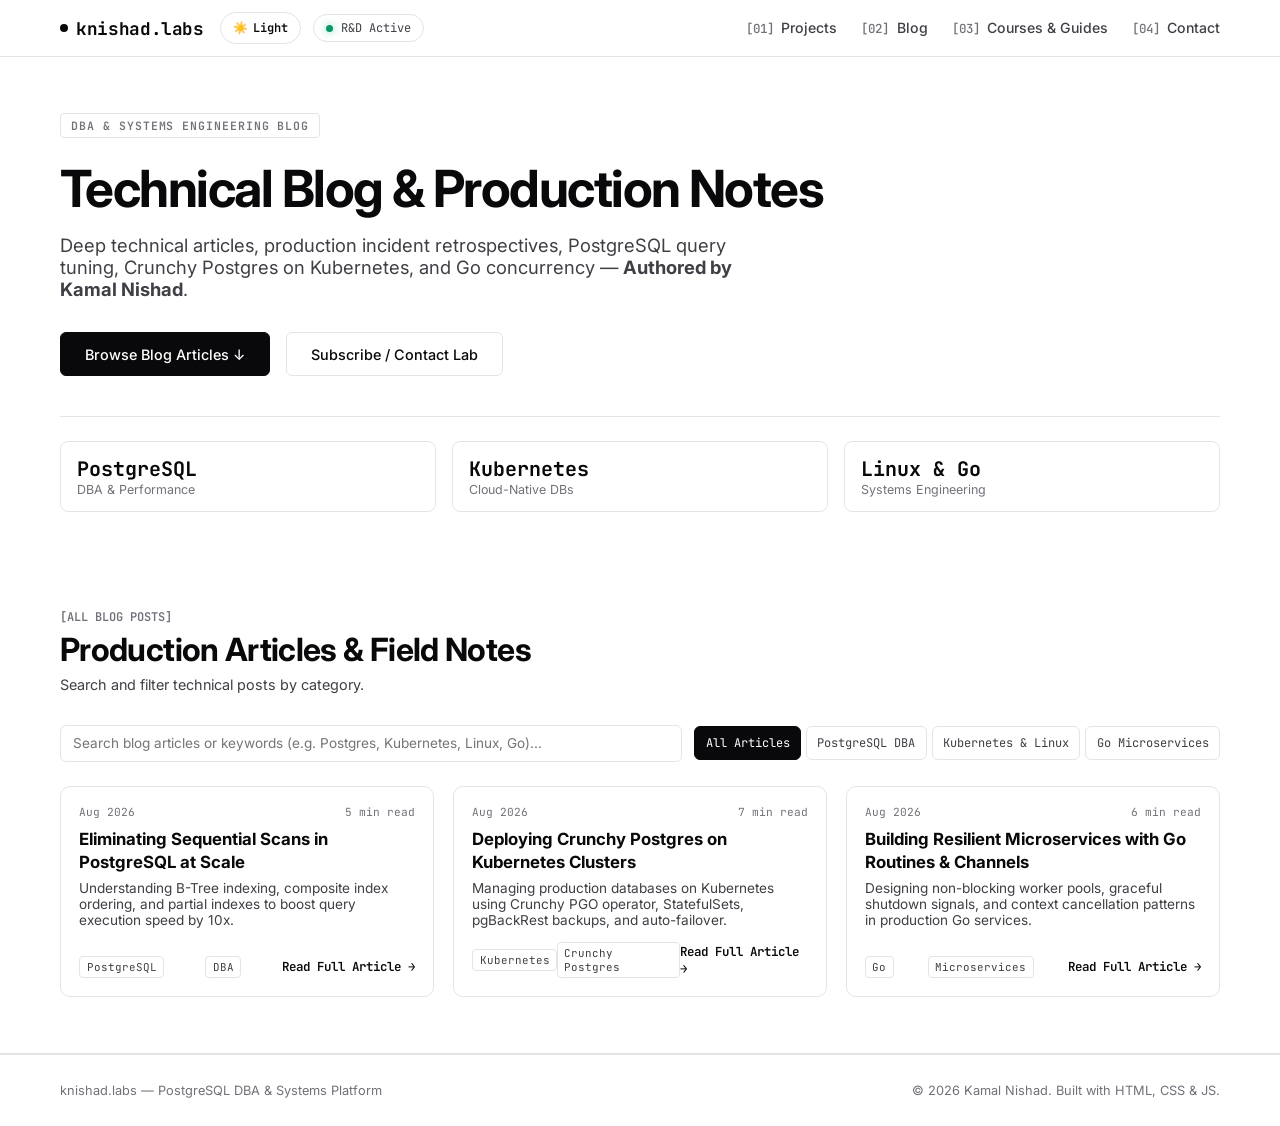
==== blog.html @ ff7aed00 "feat: add dedicated Blog hub (blog.html) and individual article pages" ====
<!DOCTYPE html>
<html lang="en" class="light">
<head>
  <meta charset="UTF-8">
  <meta name="viewport" content="width=device-width, initial-scale=1.0">
  <meta name="color-scheme" content="light dark">
  <title>DBA & Systems Engineering Blog — knishad.labs</title>
  <meta name="description" content="Technical Blog by Kamal Nishad. Production PostgreSQL DBA retrospectives, Crunchy Postgres on Kubernetes guides, Linux tuning, and Go microservices.">
  
  <!-- Google Fonts: Inter & JetBrains Mono -->
  <link rel="preconnect" href="https://fonts.googleapis.com">
  <link rel="preconnect" href="https://fonts.gstatic.com" crossorigin>
  <link href="https://fonts.googleapis.com/css2?family=Inter:wght@300;400;500;600;700&family=JetBrains+Mono:wght@400;500;600&display=swap" rel="stylesheet">
  
  <!-- Main CSS Stylesheet -->
  <link rel="stylesheet" href="styles.css?v=500">
</head>
<body>

  <!-- Background Grid Pattern -->
  <div class="bg-grid"></div>

  <!-- Header Navigation -->
  <header class="navbar">
    <div class="nav-container">
      <div class="nav-top-row">
        <a href="index.html" class="brand">
          <span class="brand-dot"></span>
          <span class="brand-name">knishad.labs</span>
        </a>

        <div class="nav-right">
          <button id="themeToggleBtn" class="theme-toggle-btn" aria-label="Toggle Theme">
            <span id="themeIcon">☀️</span>
            <span id="themeText">Light</span>
          </button>

          <div class="status-badge">
            <span class="pulse-dot"></span>
            <span class="status-text">R&D Active</span>
          </div>
        </div>
      </div>

      <nav class="nav-links">
        <a href="index.html#projects" class="nav-item"><span>[01]</span> Projects</a>
        <a href="blog.html" class="nav-item"><span>[02]</span> Blog</a>
        <a href="index.html#courses" class="nav-item"><span>[03]</span> Courses & Guides</a>
        <a href="index.html#contact" class="nav-item"><span>[04]</span> Contact</a>
      </nav>
    </div>
  </header>

  <!-- Hero Section -->
  <section class="hero-section">
    <div class="container">
      <div class="tag-badge">DBA & SYSTEMS ENGINEERING BLOG</div>
      <h1 class="hero-title">Technical Blog & Production Notes</h1>
      <p class="hero-subtitle">
        Deep technical articles, production incident retrospectives, PostgreSQL query tuning, Crunchy Postgres on Kubernetes, and Go concurrency — <strong>Authored by Kamal Nishad</strong>.
      </p>

      <div class="hero-actions">
        <a href="#articlesGrid" class="btn btn-primary">Browse Blog Articles ↓</a>
        <a href="index.html#contact" class="btn btn-secondary">Subscribe / Contact Lab</a>
      </div>

      <div class="hero-metrics">
        <div class="metric-card">
          <div class="metric-value">PostgreSQL</div>
          <div class="metric-label">DBA & Performance</div>
        </div>
        <div class="metric-card">
          <div class="metric-value">Kubernetes</div>
          <div class="metric-label">Cloud-Native DBs</div>
        </div>
        <div class="metric-card">
          <div class="metric-value">Linux & Go</div>
          <div class="metric-label">Systems Engineering</div>
        </div>
      </div>
    </div>
  </section>

  <!-- Blog Articles Section -->
  <section id="articlesGrid" class="section">
    <div class="container">
      <div class="section-header">
        <div class="section-tag">[ALL BLOG POSTS]</div>
        <h2 class="section-title">Production Articles & Field Notes</h2>
        <p class="section-desc">Search and filter technical posts by category.</p>
      </div>

      <!-- Search & Filter Controls -->
      <div class="filter-bar">
        <input type="text" id="ideaSearchInput" class="search-input" placeholder="Search blog articles or keywords (e.g. Postgres, Kubernetes, Linux, Go)...">
        <div class="filter-tags">
          <button class="filter-btn active" data-filter="all">All Articles</button>
          <button class="filter-btn" data-filter="SQL">PostgreSQL DBA</button>
          <button class="filter-btn" data-filter="K8s">Kubernetes & Linux</button>
          <button class="filter-btn" data-filter="Go">Go Microservices</button>
        </div>
      </div>

      <!-- Articles Grid -->
      <div id="ideasGrid" class="ideas-grid">
        <!-- Article Card 1 -->
        <article class="idea-card" data-category="SQL">
          <div class="idea-meta">
            <span class="idea-date">Aug 2026</span>
            <span class="idea-read">5 min read</span>
          </div>
          <h3 class="idea-title">Eliminating Sequential Scans in PostgreSQL at Scale</h3>
          <p class="idea-snippet">Understanding B-Tree indexing, composite index ordering, and partial indexes to boost query execution speed by 10x.</p>
          <div class="idea-footer">
            <span class="tag">PostgreSQL</span>
            <span class="tag">DBA</span>
            <a href="blog/eliminating-sequential-scans.html" class="project-link">Read Full Article →</a>
          </div>
        </article>

        <!-- Article Card 2 -->
        <article class="idea-card" data-category="K8s">
          <div class="idea-meta">
            <span class="idea-date">Aug 2026</span>
            <span class="idea-read">7 min read</span>
          </div>
          <h3 class="idea-title">Deploying Crunchy Postgres on Kubernetes Clusters</h3>
          <p class="idea-snippet">Managing production databases on Kubernetes using Crunchy PGO operator, StatefulSets, pgBackRest backups, and auto-failover.</p>
          <div class="idea-footer">
            <span class="tag">Kubernetes</span>
            <span class="tag">Crunchy Postgres</span>
            <a href="blog/deploying-crunchy-postgres-k8s.html" class="project-link">Read Full Article →</a>
          </div>
        </article>

        <!-- Article Card 3 -->
        <article class="idea-card" data-category="Go">
          <div class="idea-meta">
            <span class="idea-date">Aug 2026</span>
            <span class="idea-read">6 min read</span>
          </div>
          <h3 class="idea-title">Building Resilient Microservices with Go Routines & Channels</h3>
          <p class="idea-snippet">Designing non-blocking worker pools, graceful shutdown signals, and context cancellation patterns in production Go services.</p>
          <div class="idea-footer">
            <span class="tag">Go</span>
            <span class="tag">Microservices</span>
            <a href="blog/building-resilient-go-microservices.html" class="project-link">Read Full Article →</a>
          </div>
        </article>
      </div>

    </div>
  </section>

  <!-- Footer -->
  <footer class="footer">
    <div class="container footer-content">
      <div class="footer-left">
        <span class="brand-name">knishad.labs</span> — PostgreSQL DBA & Systems Platform
      </div>
      <div class="footer-right">
        <span>© 2026 Kamal Nishad. Built with HTML, CSS & JS.</span>
      </div>
    </div>
  </footer>

  <!-- JavaScript -->
  <script src="app.js?v=500"></script>
</body>
</html>
---- styles.css ----
.hidden {
  display: none !important;
}

/* Light Theme Variables */
:root, html.light {
  color-scheme: light;
  --bg-primary: #ffffff;
  --bg-secondary: #ffffff;
  --bg-card: #ffffff;
  --bg-card-hover: #f9f9fb;
  
  --border-color: #e4e4e7;
  --border-light: #d4d4d8;
  --border-focus: #18181b;
  
  --text-primary: #09090b;
  --text-secondary: #3f3f46;
  --text-muted: #71717a;
  
  --accent-primary: #09090b;
  --accent-inverse: #ffffff;
  --accent-green: #059669;

  --font-sans: 'Inter', -apple-system, BlinkMacSystemFont, "Segoe UI", Roboto, sans-serif;
  --font-mono: 'JetBrains Mono', monospace;

  --transition-fast: 0.15s ease;
  --transition-normal: 0.25s ease;
}

/* Pitch Black Dark Theme Variables */
html.dark {
  color-scheme: dark;
  --bg-primary: #000000;
  --bg-secondary: #0a0a0c;
  --bg-card: #111114;
  --bg-card-hover: #18181c;
  
  --border-color: #222226;
  --border-light: #33333a;
  --border-focus: #555566;
  
  --text-primary: #f4f4f6;
  --text-secondary: #a1a1aa;
  --text-muted: #71717a;
  
  --accent-primary: #ffffff;
  --accent-inverse: #000000;
  --accent-green: #10b981;
}

*, *::before, *::after {
  box-sizing: border-box;
  margin: 0;
  padding: 0;
}

html, body {
  scroll-behavior: smooth;
  font-size: 16px;
  background-color: var(--bg-primary);
  color: var(--text-primary);
  font-family: var(--font-sans);
  -webkit-font-smoothing: antialiased;
  overflow-x: hidden;
  min-height: 100vh;
  width: 100%;
  transition: background-color var(--transition-normal), color var(--transition-normal);
}

.bg-grid {
  position: fixed;
  top: 0;
  left: 0;
  width: 100vw;
  height: 100vh;
  background-color: var(--bg-primary);
  pointer-events: none;
  z-index: 0;
}

html.dark .bg-grid {
  background-image: 
    linear-gradient(to right, rgba(255, 255, 255, 0.02) 1px, transparent 1px),
    linear-gradient(to bottom, rgba(255, 255, 255, 0.02) 1px, transparent 1px);
  background-size: 40px 40px;
}

.container {
  width: 100%;
  max-width: 1200px;
  margin: 0 auto;
  padding: 0 1.25rem;
  position: relative;
  z-index: 1;
}

.navbar {
  position: sticky;
  top: 0;
  width: 100%;
  background: var(--bg-primary);
  border-bottom: 1px solid var(--border-color);
  z-index: 100;
  padding: 0.75rem 0;
  transition: background-color var(--transition-normal), border-color var(--transition-normal);
}

.nav-container {
  max-width: 1200px;
  margin: 0 auto;
  padding: 0 1.25rem;
  display: flex;
  align-items: center;
  justify-content: space-between;
  gap: 1rem;
}

.nav-top-row {
  display: flex;
  align-items: center;
  gap: 1rem;
}

.brand {
  display: flex;
  align-items: center;
  gap: 0.5rem;
  text-decoration: none;
  color: var(--text-primary);
  font-family: var(--font-mono);
  font-weight: 700;
  font-size: 1.1rem;
  letter-spacing: -0.02em;
  white-space: nowrap;
}

.brand-dot {
  width: 8px;
  height: 8px;
  background-color: var(--text-primary);
  border-radius: 50%;
  flex-shrink: 0;
}

.nav-links {
  display: flex;
  gap: 1.5rem;
  align-items: center;
}

.nav-item {
  color: var(--text-secondary);
  text-decoration: none;
  font-size: 0.88rem;
  font-weight: 500;
  transition: color var(--transition-fast);
  white-space: nowrap;
}

.nav-item span {
  font-family: var(--font-mono);
  color: var(--text-muted);
  font-size: 0.78rem;
  margin-right: 0.2rem;
}

.nav-item:hover {
  color: var(--text-primary);
}

.nav-right {
  display: flex;
  align-items: center;
  gap: 0.75rem;
}

.theme-toggle-btn {
  display: flex;
  align-items: center;
  gap: 0.35rem;
  background: var(--bg-secondary);
  border: 1px solid var(--border-color);
  color: var(--text-primary);
  padding: 0.35rem 0.75rem;
  border-radius: 9999px;
  font-family: var(--font-mono);
  font-size: 0.75rem;
  font-weight: 600;
  cursor: pointer;
  transition: all var(--transition-fast);
  min-height: 32px;
}

.theme-toggle-btn:hover {
  border-color: var(--border-focus);
}

.status-badge {
  display: flex;
  align-items: center;
  gap: 0.5rem;
  background: var(--bg-secondary);
  border: 1px solid var(--border-color);
  padding: 0.3rem 0.75rem;
  border-radius: 9999px;
  font-family: var(--font-mono);
  font-size: 0.75rem;
  color: var(--text-secondary);
  white-space: nowrap;
}

.pulse-dot {
  width: 7px;
  height: 7px;
  background-color: var(--accent-green);
  border-radius: 50%;
  box-shadow: 0 0 8px rgba(16, 185, 129, 0.6);
  flex-shrink: 0;
}

/* Clean Responsive Mobile Navbar (Zero Sliders, Zero Overlaps) */
@media (max-width: 768px) {
  .navbar {
    padding: 0.55rem 0;
  }
  .nav-container {
    display: flex;
    flex-direction: column;
    gap: 0.45rem;
    padding: 0 0.85rem;
  }
  .nav-top-row {
    width: 100%;
    display: flex;
    align-items: center;
    justify-content: space-between;
  }
  .brand {
    font-size: 0.98rem;
  }
  .status-badge {
    display: none !important;
  }
  .theme-toggle-btn {
    padding: 0.25rem 0.65rem;
    font-size: 0.72rem;
    min-height: 28px;
  }
  .nav-links {
    width: 100%;
    display: flex;
    align-items: center;
    justify-content: space-between;
    border-top: 1px solid var(--border-color);
    padding-top: 0.45rem;
    margin-top: 0.1rem;
    gap: 0.2rem;
  }
  .nav-item {
    font-size: 0.72rem;
    white-space: nowrap;
  }
  .nav-item span {
    font-size: 0.66rem;
  }
}

.btn {
  display: inline-flex;
  align-items: center;
  justify-content: center;
  padding: 0.75rem 1.5rem;
  font-family: var(--font-sans);
  font-size: 0.9rem;
  font-weight: 500;
  border-radius: 6px;
  cursor: pointer;
  text-decoration: none;
  transition: all var(--transition-fast);
  min-height: 44px;
}

.btn-primary {
  background: var(--accent-primary);
  color: var(--accent-inverse);
  border: 1px solid var(--accent-primary);
}

.btn-primary:hover {
  opacity: 0.9;
}

.btn-secondary {
  background: var(--bg-card);
  color: var(--text-primary);
  border: 1px solid var(--border-color);
}

.btn-secondary:hover {
  background: var(--bg-card-hover);
  border-color: var(--border-light);
}

.btn-block {
  width: 100%;
}

.hero-section {
  padding: 3.5rem 0 2.5rem;
  border-bottom: 1px solid var(--border-color);
  background-color: var(--bg-primary);
}

.tag-badge {
  display: inline-block;
  font-family: var(--font-mono);
  font-size: 0.72rem;
  letter-spacing: 0.08em;
  color: var(--text-muted);
  background: var(--bg-secondary);
  border: 1px solid var(--border-color);
  padding: 0.25rem 0.65rem;
  border-radius: 4px;
  margin-bottom: 1.25rem;
  font-weight: 600;
}

.hero-title {
  font-size: clamp(1.8rem, 5vw, 3.2rem);
  font-weight: 700;
  line-height: 1.18;
  letter-spacing: -0.03em;
  color: var(--text-primary);
  max-width: 850px;
  margin-bottom: 1rem;
}

.hero-subtitle {
  font-size: clamp(0.95rem, 2.5vw, 1.15rem);
  color: var(--text-secondary);
  max-width: 680px;
  margin-bottom: 2rem;
  font-weight: 400;
}

.hero-actions {
  display: flex;
  gap: 1rem;
  margin-bottom: 2.5rem;
  flex-wrap: wrap;
}

@media (max-width: 550px) {
  .hero-actions {
    flex-direction: column;
  }
  .hero-actions .btn {
    width: 100%;
  }
}

.hero-metrics {
  display: grid;
  grid-template-columns: repeat(3, 1fr);
  gap: 1rem;
  border-top: 1px solid var(--border-color);
  padding-top: 1.5rem;
}

@media (max-width: 650px) {
  .hero-metrics {
    grid-template-columns: 1fr;
    gap: 0.75rem;
  }
}

.metric-card {
  background: var(--bg-secondary);
  border: 1px solid var(--border-color);
  padding: 0.85rem 1rem;
  border-radius: 8px;
}

.metric-value {
  font-family: var(--font-mono);
  font-size: 1.25rem;
  font-weight: 700;
  color: var(--text-primary);
}

.metric-label {
  font-size: 0.78rem;
  color: var(--text-muted);
}

.section {
  padding: 3.5rem 0;
  border-bottom: 1px solid var(--border-color);
  background-color: var(--bg-primary);
}

@media (max-width: 768px) {
  .section {
    padding: 2.5rem 0;
  }
}

.section-header {
  margin-bottom: 2rem;
}

.section-tag {
  font-family: var(--font-mono);
  font-size: 0.75rem;
  color: var(--text-muted);
  margin-bottom: 0.35rem;
  font-weight: 600;
}

.section-title {
  font-size: clamp(1.4rem, 4vw, 2rem);
  font-weight: 700;
  letter-spacing: -0.02em;
  color: var(--text-primary);
  margin-bottom: 0.4rem;
}

.section-desc {
  color: var(--text-secondary);
  font-size: 0.9rem;
}

.projects-grid {
  display: grid;
  grid-template-columns: repeat(auto-fit, minmax(260px, 1fr));
  gap: 1.15rem;
}

.project-card {
  background: var(--bg-card);
  border: 1px solid var(--border-color);
  border-radius: 10px;
  padding: 1.15rem;
  display: flex;
  flex-direction: column;
  transition: all var(--transition-normal);
}

.project-card:hover {
  background: var(--bg-card-hover);
  border-color: var(--border-light);
}

.project-header {
  display: flex;
  align-items: center;
  justify-content: space-between;
  margin-bottom: 0.75rem;
}

.project-icon {
  font-size: 1.25rem;
}

.project-type {
  font-family: var(--font-mono);
  font-size: 0.68rem;
  color: var(--text-muted);
  border: 1px solid var(--border-color);
  background: var(--bg-secondary);
  padding: 0.18rem 0.4rem;
  border-radius: 4px;
}

.project-title {
  font-size: 1.1rem;
  font-weight: 700;
  color: var(--text-primary);
  margin-bottom: 0.35rem;
}

.project-desc {
  font-size: 0.85rem;
  color: var(--text-secondary);
  margin-bottom: 0.85rem;
  flex-grow: 1;
}

.project-tags {
  display: flex;
  flex-wrap: wrap;
  gap: 0.3rem;
  margin-bottom: 0.85rem;
}

.tag {
  font-family: var(--font-mono);
  font-size: 0.68rem;
  background: var(--bg-secondary);
  border: 1px solid var(--border-color);
  color: var(--text-secondary);
  padding: 0.18rem 0.4rem;
  border-radius: 4px;
}

.project-footer {
  border-top: 1px solid var(--border-color);
  padding-top: 0.65rem;
}

.project-link {
  color: var(--text-primary);
  text-decoration: none;
  font-family: var(--font-mono);
  font-size: 0.78rem;
  font-weight: 600;
  transition: color var(--transition-fast);
}

.project-link:hover {
  color: #0284c7;
}

.filter-bar {
  display: flex;
  align-items: center;
  justify-content: space-between;
  margin-bottom: 1.5rem;
  gap: 0.75rem;
  flex-wrap: wrap;
}

.search-input {
  flex-grow: 1;
  min-width: 220px;
  background: var(--bg-card);
  border: 1px solid var(--border-color);
  color: var(--text-primary);
  padding: 0.6rem 0.75rem;
  border-radius: 6px;
  font-family: var(--font-sans);
  font-size: 0.85rem;
  outline: none;
}

.search-input:focus {
  border-color: var(--border-focus);
}

.filter-tags {
  display: flex;
  gap: 0.3rem;
  overflow-x: auto;
  width: 100%;
}

@media (min-width: 600px) {
  .filter-tags {
    width: auto;
  }
}

.filter-btn {
  background: var(--bg-secondary);
  border: 1px solid var(--border-color);
  color: var(--text-secondary);
  padding: 0.35rem 0.65rem;
  border-radius: 6px;
  font-size: 0.75rem;
  font-family: var(--font-mono);
  cursor: pointer;
  transition: all var(--transition-fast);
  white-space: nowrap;
  min-height: 34px;
}

.filter-btn:hover {
  border-color: var(--border-light);
  color: var(--text-primary);
}

.filter-btn.active {
  background: var(--accent-primary);
  color: var(--accent-inverse);
  border-color: var(--accent-primary);
}

.ideas-grid {
  display: grid;
  grid-template-columns: repeat(auto-fit, minmax(270px, 1fr));
  gap: 1.15rem;
}

.idea-card {
  background: var(--bg-card);
  border: 1px solid var(--border-color);
  padding: 1.15rem;
  border-radius: 10px;
  display: flex;
  flex-direction: column;
  transition: all var(--transition-normal);
}

.idea-card:hover {
  background: var(--bg-card-hover);
  border-color: var(--border-light);
}

.idea-meta {
  display: flex;
  align-items: center;
  justify-content: space-between;
  font-family: var(--font-mono);
  font-size: 0.7rem;
  color: var(--text-muted);
  margin-bottom: 0.55rem;
}

.idea-title {
  font-size: 1.05rem;
  font-weight: 700;
  color: var(--text-primary);
  margin-bottom: 0.45rem;
  line-height: 1.35;
}

.idea-snippet {
  font-size: 0.85rem;
  color: var(--text-secondary);
  margin-bottom: 0.85rem;
  flex-grow: 1;
}

.idea-footer {
  display: flex;
  align-items: center;
  justify-content: space-between;
}

.read-btn {
  background: none;
  border: none;
  color: var(--text-primary);
  font-family: var(--font-mono);
  font-size: 0.78rem;
  font-weight: 600;
  cursor: pointer;
  transition: color var(--transition-fast);
  padding: 0.3rem 0;
}

.read-btn:hover {
  color: #0284c7;
}

.contact-wrapper {
  display: grid;
  grid-template-columns: 1fr 1.2fr;
  gap: 1.75rem;
  background: var(--bg-card);
  border: 1px solid var(--border-color);
  border-radius: 12px;
  padding: 1.75rem;
}

@media (max-width: 850px) {
  .contact-wrapper {
    grid-template-columns: 1fr;
    padding: 1rem;
  }
}

.contact-text {
  color: var(--text-secondary);
  margin-bottom: 1.25rem;
  font-size: 0.88rem;
}

.contact-details {
  display: flex;
  flex-direction: column;
  gap: 0.75rem;
}

.detail-item {
  display: flex;
  flex-direction: column;
  gap: 0.15rem;
}

.detail-label {
  font-family: var(--font-mono);
  font-size: 0.7rem;
  color: var(--text-muted);
}

.detail-val {
  font-size: 0.88rem;
  color: var(--text-primary);
  word-break: break-all;
  font-weight: 500;
}

.link-underline {
  text-decoration: underline;
  text-underline-offset: 4px;
}

.contact-form {
  display: flex;
  flex-direction: column;
  gap: 0.85rem;
}

.form-group {
  display: flex;
  flex-direction: column;
  gap: 0.3rem;
}

.form-group label {
  font-family: var(--font-mono);
  font-size: 0.75rem;
  color: var(--text-secondary);
}

.form-input {
  background: var(--bg-secondary);
  border: 1px solid var(--border-color);
  color: var(--text-primary);
  padding: 0.65rem 0.75rem;
  border-radius: 6px;
  font-family: var(--font-sans);
  font-size: 0.85rem;
  outline: none;
  transition: border-color var(--transition-fast);
}

.form-input:focus {
  border-color: var(--border-focus);
}

.form-feedback {
  padding: 0.55rem;
  border-radius: 6px;
  font-size: 0.8rem;
  font-family: var(--font-mono);
  text-align: center;
}

.feedback-success {
  background: rgba(16, 185, 129, 0.15);
  color: var(--accent-green);
  border: 1px solid rgba(16, 185, 129, 0.3);
}

.footer {
  padding: 1.75rem 0;
  border-top: 1px solid var(--border-color);
  background: var(--bg-secondary);
}

.footer-content {
  display: flex;
  align-items: center;
  justify-content: space-between;
  font-size: 0.8rem;
  color: var(--text-muted);
  flex-wrap: wrap;
  gap: 0.65rem;
}

.modal {
  position: fixed;
  top: 0;
  left: 0;
  width: 100vw;
  height: 100vh;
  z-index: 1000;
  display: flex;
  align-items: center;
  justify-content: center;
  padding: 0.85rem;
}

.modal-overlay {
  position: absolute;
  top: 0;
  left: 0;
  width: 100%;
  height: 100%;
  background: rgba(0, 0, 0, 0.6);
  backdrop-filter: blur(8px);
  -webkit-backdrop-filter: blur(8px);
}

.modal-box {
  position: relative;
  background: var(--bg-card);
  border: 1px solid var(--border-color);
  border-radius: 12px;
  max-width: 650px;
  width: 100%;
  max-height: 85vh;
  overflow-y: auto;
  padding: 1.25rem;
  z-index: 2;
  box-shadow: 0 20px 40px rgba(0, 0, 0, 0.2);
}

.modal-close {
  position: absolute;
  top: 0.75rem;
  right: 0.85rem;
  background: none;
  border: none;
  color: var(--text-muted);
  font-size: 1.1rem;
  cursor: pointer;
  padding: 0.2rem;
}

.modal-close:hover {
  color: var(--text-primary);
}

.modal-body h2 {
  font-size: 1.25rem;
  color: var(--text-primary);
  margin-bottom: 0.5rem;
  padding-right: 1.5rem;
}

.modal-body p {
  color: var(--text-secondary);
  font-size: 0.88rem;
  line-height: 1.6;
  margin-bottom: 0.75rem;
}
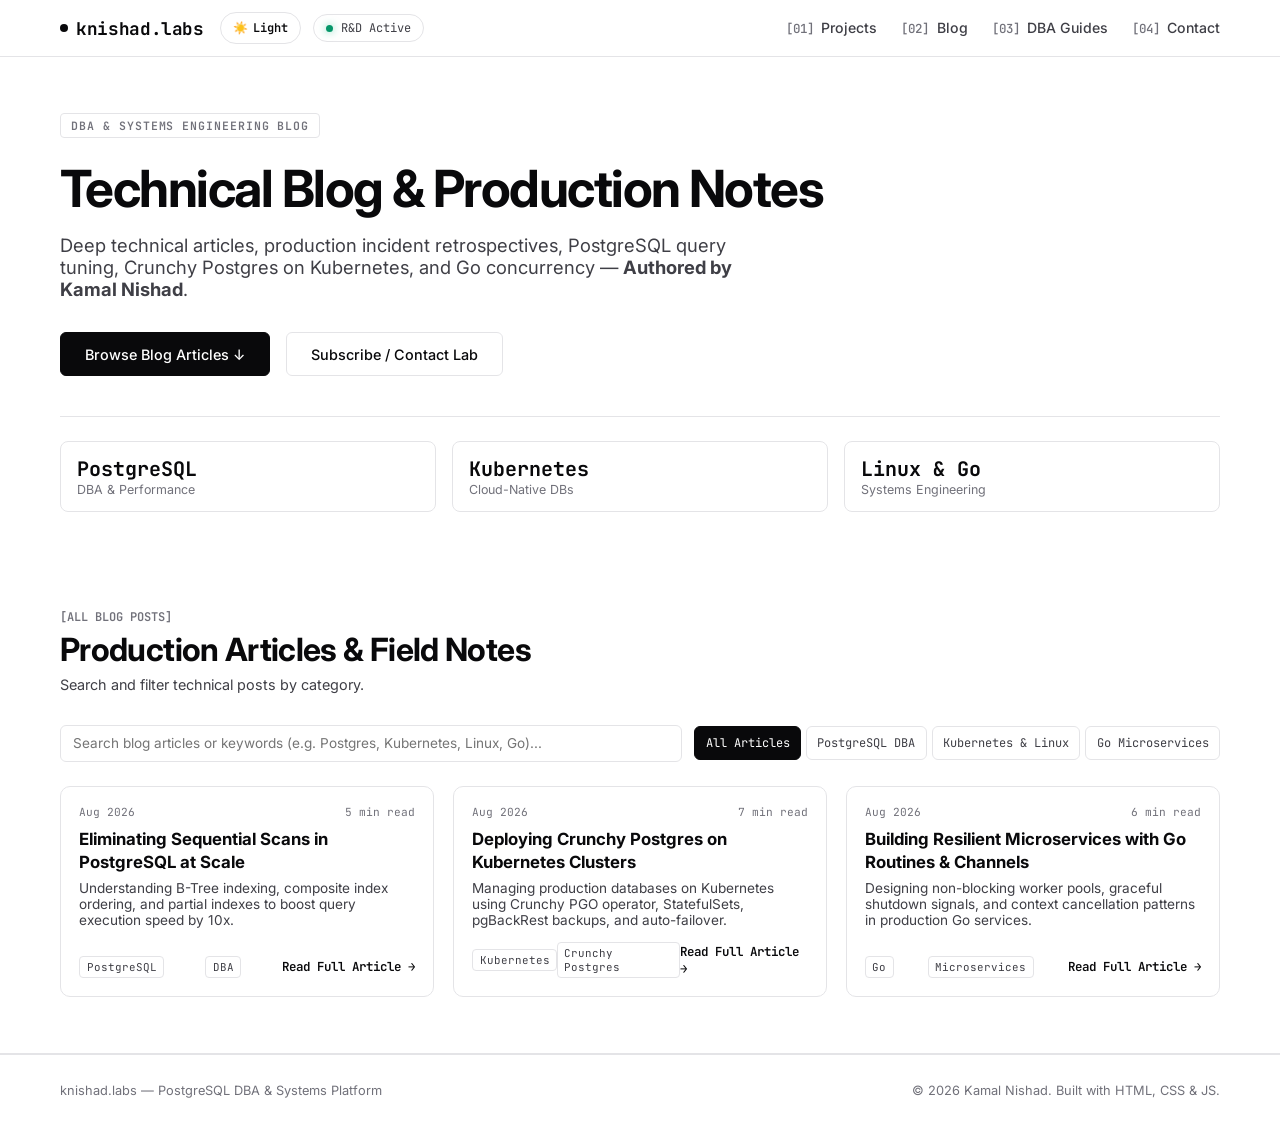
==== commit 5af61390: "docs: rename section and header navigation to DBA Guides" ====
--- a/blog.html
+++ b/blog.html
@@ -45,7 +45,7 @@
       <nav class="nav-links">
         <a href="index.html#projects" class="nav-item"><span>[01]</span> Projects</a>
         <a href="blog.html" class="nav-item"><span>[02]</span> Blog</a>
-        <a href="index.html#courses" class="nav-item"><span>[03]</span> Courses & Guides</a>
+        <a href="index.html#courses" class="nav-item"><span>[03]</span> DBA Guides</a>
         <a href="index.html#contact" class="nav-item"><span>[04]</span> Contact</a>
       </nav>
     </div>
